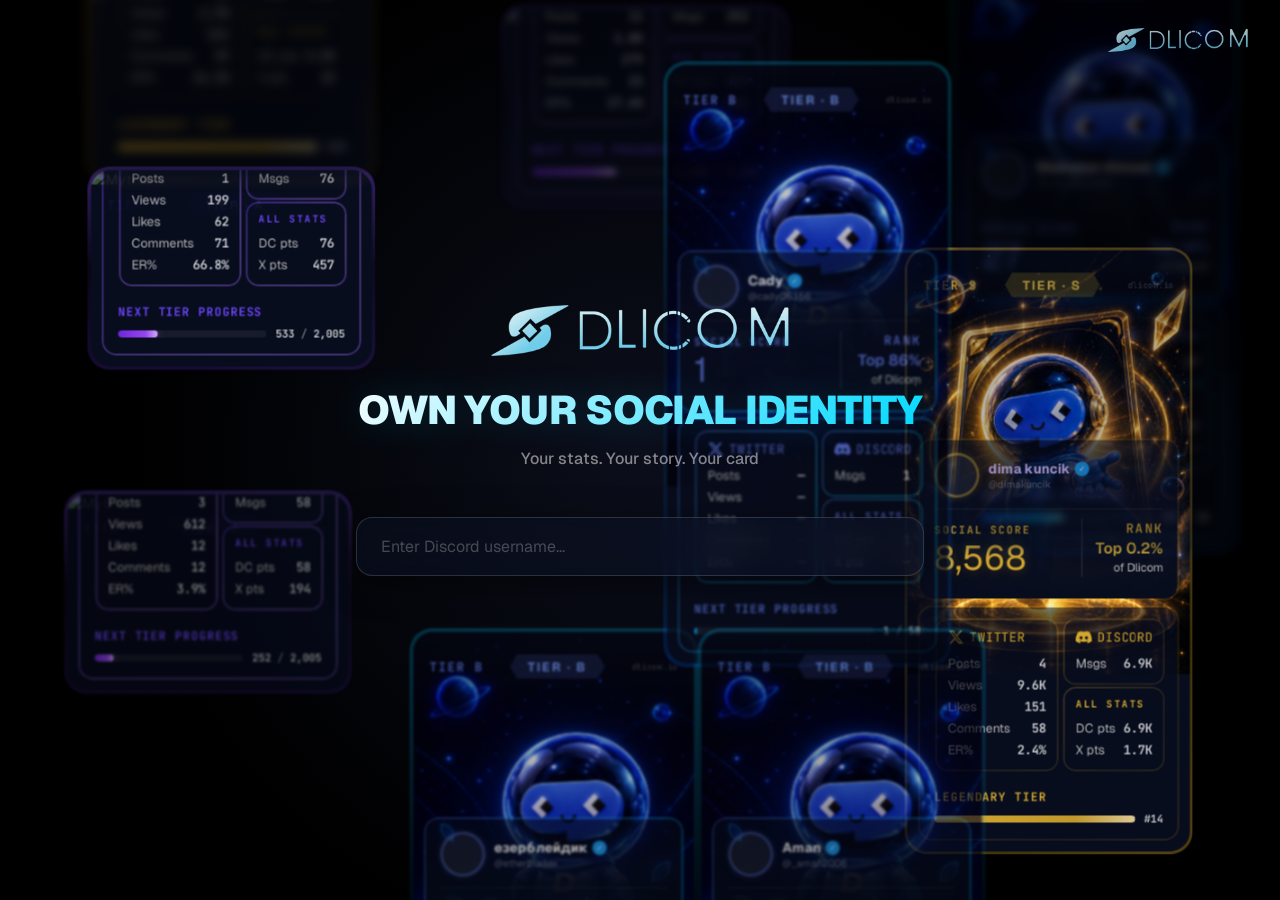
==== index.html @ be6bdf7b "Initial commit" ====
<!DOCTYPE html>
<html lang="en">
<head>
<meta charset="UTF-8"/>
<meta name="viewport" content="width=device-width,initial-scale=1.0"/>
<title>Dlicom · Creator Cards</title>
<link rel="preconnect" href="https://fonts.googleapis.com">
<link rel="preconnect" href="https://fonts.gstatic.com" crossorigin>
<link href="https://fonts.googleapis.com/css2?family=Geist:wght@400;500;600;700;800;900&family=JetBrains+Mono:wght@400;500;700&display=swap" rel="stylesheet">
<script src="https://html2canvas.hertzen.com/dist/html2canvas.min.js"></script>
<style>
/* ── Reset ──────────────────────────────────────────────────── */
*{box-sizing:border-box;margin:0;padding:0}
html,body{min-height:100vh;background:#000;color:#fff;font-family:'Geist',system-ui,sans-serif;-webkit-font-smoothing:antialiased;overflow:hidden}

/* ── Cinematic Background ───────────────────────────────────── */
#cinematic-bg{position:fixed;inset:0;z-index:1;overflow:hidden;perspective:1200px;display:flex;align-items:center;justify-content:center;transition:opacity 0.5s ease}
#cinematic-bg.hidden{opacity:0;pointer-events:none}
.bg-glow{position:absolute;inset:0;background:radial-gradient(circle at 50% 50%,rgba(94,118,224,.12) 0%,transparent 65%);z-index:2}
#floating-cards{position:absolute;inset:0;z-index:4;transform-style:preserve-3d;pointer-events:none;transition:transform 0.5s ease}
.fc-wrapper{position:absolute;width:320px;will-change:transform, opacity;animation-fill-mode:both;opacity:0;transition:opacity 3s ease}

/* 9 Floating Cards Positioning & Depth */
.fc-1{top:15%;left:8%;filter:blur(0px);animation:float1 22s ease-in-out infinite alternate}
.fc-2{top:25%;right:8%;filter:blur(0px);animation:float2 18s ease-in-out infinite alternate-reverse}
.fc-3{top:55%;left:6%;filter:blur(1px);animation:float3 25s ease-in-out infinite alternate}
.fc-4{top:72%;left:30%;filter:blur(1px);animation:float4 19s ease-in-out infinite alternate-reverse}
.fc-5{top:-5%;left:38%;filter:blur(4px);animation:float5 24s ease-in-out infinite alternate}
.fc-6{top:2%;right:23%;filter:blur(1px);animation:float6 21s ease-in-out infinite alternate-reverse}
.fc-7{top:-12%;right:-2%;filter:blur(5px);animation:float7 23s ease-in-out infinite alternate-reverse}
.fc-8{top:-8%;left:8%;filter:blur(6px);animation:float8 20s ease-in-out infinite alternate}
.fc-9{top:72%;left:55%;filter:blur(1px);animation:float9 18s ease-in-out infinite alternate}

#floating-cards.visible .fc-1{opacity:1}
#floating-cards.visible .fc-2{opacity:1}
#floating-cards.visible .fc-3{opacity:0.6}
#floating-cards.visible .fc-4{opacity:0.7}
#floating-cards.visible .fc-5{opacity:0.35}
#floating-cards.visible .fc-6{opacity:0.75}
#floating-cards.visible .fc-7{opacity:0.3}
#floating-cards.visible .fc-8{opacity:0.4}
#floating-cards.visible .fc-9{opacity:0.65}

@keyframes float1 {
  0%{transform:translateZ(-50px) rotateX(4deg) rotateY(12deg) rotateZ(-3deg) translateY(0)}
  100%{transform:translateZ(-50px) rotateX(-2deg) rotateY(8deg) rotateZ(2deg) translateY(-30px)}
}
@keyframes float2 {
  0%{transform:translateZ(-50px) rotateX(-3deg) rotateY(-15deg) rotateZ(4deg) translateY(0)}
  100%{transform:translateZ(-50px) rotateX(3deg) rotateY(-10deg) rotateZ(-2deg) translateY(-30px)}
}
@keyframes float3 {
  0%{transform:translateZ(-200px) rotateX(8deg) rotateY(15deg) rotateZ(-4deg) translateY(0)}
  100%{transform:translateZ(-200px) rotateX(-2deg) rotateY(10deg) rotateZ(2deg) translateY(-40px)}
}
@keyframes float4 {
  0%{transform:translateZ(-150px) rotateX(12deg) rotateY(0deg) rotateZ(0deg) translateY(0)}
  100%{transform:translateZ(-150px) rotateX(5deg) rotateY(5deg) rotateZ(2deg) translateY(-30px)}
}
@keyframes float5 {
  0%{transform:translateZ(-600px) rotateX(-10deg) rotateY(-3deg) rotateZ(2deg) translateY(0)}
  100%{transform:translateZ(-600px) rotateX(-4deg) rotateY(4deg) rotateZ(-2deg) translateY(-25px)}
}
@keyframes float6 {
  0%{transform:translateZ(-250px) rotateX(-6deg) rotateY(-15deg) rotateZ(5deg) translateY(0)}
  100%{transform:translateZ(-250px) rotateX(0deg) rotateY(-10deg) rotateZ(-2deg) translateY(-35px)}
}
@keyframes float7 {
  0%{transform:translateZ(-450px) rotateX(-10deg) rotateY(-20deg) rotateZ(8deg) translateY(0)}
  100%{transform:translateZ(-450px) rotateX(-5deg) rotateY(-15deg) rotateZ(0deg) translateY(-50px)}
}
@keyframes float8 {
  0%{transform:translateZ(-400px) rotateX(-8deg) rotateY(20deg) rotateZ(-8deg) translateY(0)}
  100%{transform:translateZ(-400px) rotateX(-2deg) rotateY(15deg) rotateZ(0deg) translateY(-50px)}
}
@keyframes float9 {
  0%{transform:translateZ(-200px) rotateX(8deg) rotateY(-5deg) rotateZ(2deg) translateY(0)}
  100%{transform:translateZ(-200px) rotateX(3deg) rotateY(3deg) rotateZ(-1deg) translateY(-25px)}
}
.main-logo{height:51px}

/* Responsive floating cards */
@media (max-width: 1700px) {
  #floating-cards { transform: scale(0.9); }
  .fc-1 { left: 2%; }
  .fc-2 { right: 2%; }
  .fc-3 { left: 0%; }
  .fc-8 { left: 2%; }
}
@media (max-width: 1200px) {
  #floating-cards { transform: scale(0.85); }
  .fc-7, .fc-8 { display: none !important; }
  .fc-1 { left: -5%; }
  .fc-2 { right: -5%; }
  .fc-3 { left: -5%; }
}
@media (max-width: 900px)  {
  #floating-cards { transform: scale(0.7); }
  .fc-6, .fc-7, .fc-8, .fc-9 { display: none !important; }
  .fc-1 { top: 12%; left: -15%; }
  .fc-2 { top: 18%; right: -15%; }
  .fc-3 { top: 55%; left: -15%; }
  .fc-4 { top: 65%; left: auto; right: -15%; }
  .fc-5 { top: -2%; left: 35%; }
}
@media (max-width: 700px)  {
  #floating-cards { transform: scale(0.55); }
  .fc-5, .fc-6, .fc-7, .fc-8, .fc-9 { display: none !important; }
  .fc-1 { top: -13%; left: -25%; }
  .fc-2 { top: -7%; right: -30%; }
  .fc-3 { top: 72%; left: -15%; }
  .fc-4 { top: 70%; left: auto; right: -20%; }
}
@media (max-width: 600px)  {
  .logo { display: none; }
}
@media (max-width: 420px)  {
  #floating-cards { transform: scale(0.45); }
  .fc-1 { left: -35%; }
  .fc-2 { right: -35%; }
  .fc-3 { top: 78%; left: -30%; }
  .fc-4 { top: 78%; left: auto; right: -30%; }
  .sub { background: rgba(0, 0, 0, 0.7); padding: 8px 12px; border-radius: 12px; }
}

/* ── Two-view layout ────────────────────────────────────────── */
#search-view{
  position:fixed;inset:0;overflow-y:auto;
  display:flex;flex-direction:column;align-items:center;justify-content:center;
  transition:opacity .35s ease,transform .35s ease;
  z-index:20;
}
#search-view.hiding{opacity:0;transform:translateY(-20px) scale(.98);pointer-events:none}
#search-view.gone{display:none}

#card-view{
  position:fixed;inset:0;overflow-y:auto;
  display:flex;flex-direction:column;align-items:center;
  padding:70px 16px 60px;
  opacity:0;transform:translateY(40px) scale(.94);
  pointer-events:none;
  transition:opacity .5s cubic-bezier(.22,1,.36,1),transform .5s cubic-bezier(.22,1,.36,1);
  z-index:10;
}
#card-view.showing{opacity:1;transform:translateY(0) scale(1);pointer-events:all}

/* ── Back button ─────────────────────────────────────────────── */
#back-btn{
  position:absolute;top:18px;left:18px;
  background:rgba(255,255,255,.07);
  border:1px solid rgba(255,255,255,.14);
  color:#fff;font-family:'Geist',sans-serif;
  font-size:14px;font-weight:600;
  padding:9px 18px 9px 14px;border-radius:24px;
  cursor:pointer;z-index:100;
  display:flex;align-items:center;gap:6px;
  backdrop-filter:blur(10px);
  transition:background .2s,transform .2s,opacity .25s;
  opacity:0;pointer-events:none;
}
#back-btn.visible{opacity:1;pointer-events:all}
#back-btn:hover{background:rgba(255,255,255,.14);transform:translateX(-3px)}
#back-btn svg{flex-shrink:0}

/* ── Corner Logo ─────────────────────────────────────────────── */
.corner-logo{
  position:absolute;top:28px;right:32px;
  height:24px;z-index:100;
  opacity:0.8;transition:opacity .25s ease;
}
.corner-logo:hover{opacity:1}

/* ── Search page inner ──────────────────────────────────────── */
.main-logo{height:51px}
.page{width:100%;max-width:600px;padding:40px 16px 60px}
.logo{font-size:13px;font-family:'JetBrains Mono',monospace;color:rgba(255,255,255,.4);letter-spacing:.2em;text-align:center;margin-bottom:24px;text-shadow:0 0 10px rgba(255,255,255,.2)}
.headline{font-size:40px;font-weight:900;text-align:center;margin-bottom:12px;letter-spacing:-.02em;background:linear-gradient(135deg,#fff 0%,#00d9ff 100%);-webkit-background-clip:text;-webkit-text-fill-color:transparent;text-shadow:0 0 40px rgba(0,217,255,.2)}
.sub{font-size:16px;color:rgba(255,255,255,.5);text-align:center;margin-bottom:48px;font-weight:500}

.search-wrap{position:relative}
.search-input{
  width:100%;padding:18px 24px;border-radius:16px;border:1px solid rgba(255,255,255,.15);
  background:rgba(13,18,38,.5);color:#fff;font-size:16px;font-family:'Geist',sans-serif;
  outline:none;transition:all .3s ease;backdrop-filter:blur(16px);
  box-shadow:0 8px 32px rgba(0,0,0,.5), inset 0 0 20px rgba(0,217,255,.02);
}
.search-input::placeholder{color:rgba(255,255,255,.25)}
.search-input:focus{border-color:rgba(0,217,255,.5);box-shadow:0 8px 32px rgba(0,0,0,.6), 0 0 30px rgba(0,217,255,.15);}

.suggestions{
  position:absolute;top:calc(100% + 6px);left:0;right:0;
  background:#0d1226;border:1px solid rgba(255,255,255,.1);border-radius:12px;
  overflow:hidden;z-index:100;display:none;
  box-shadow:0 8px 32px rgba(0,0,0,.6);
}
.suggestions.visible{display:block}
.sugg-item{
  padding:12px 16px;cursor:pointer;display:flex;align-items:center;gap:10px;
  transition:background .15s;border-bottom:1px solid rgba(255,255,255,.05);
}
.sugg-item:last-child{border-bottom:none}
.sugg-item:hover{background:rgba(94,118,224,.12)}
.sugg-pfp{width:32px;height:32px;border-radius:50%;background-size:cover;background-position:center;flex-shrink:0;background-color:rgba(255,255,255,.08)}
.sugg-info{min-width:0}
.sugg-name{font-size:14px;font-weight:600;white-space:nowrap;overflow:hidden;text-overflow:ellipsis}
.sugg-handle{font-size:12px;color:rgba(255,255,255,.4);white-space:nowrap;overflow:hidden;text-overflow:ellipsis}
.sugg-score{font-family:'JetBrains Mono',monospace;font-size:12px;margin-left:auto;flex-shrink:0;padding-left:8px}
.t1-text{color:#5e76e0}.t3-text{color:#8b5cf6}.t5-text{color:#d4a830}
.no-results{padding:20px;text-align:center;color:rgba(255,255,255,.35);font-size:14px}

/* ── Card area ──────────────────────────────────────────────── */
.card-area{max-width:420px;width:100%}

/* ── CARD SHELL ─────────────────────────────────────────────── */
.card{border-radius:25px;position:relative;overflow:hidden}
.card-bg{background:#080d1e;border-radius:22px;overflow:hidden;position:relative}
.card.t1{background:linear-gradient(180deg,rgba(0,200,255,.35),rgba(0,140,255,.08) 50%,rgb(0 113 255 / 30%));padding:4px}
.card.t3{background:linear-gradient(180deg,rgba(130,80,255,.4),rgba(100,50,220,.1) 50%,rgba(120,60,255,.2));padding:4px}
.card.t5{padding:3px;background:linear-gradient(135deg,rgba(212,168,48,.6),rgba(184,146,42,.35),rgba(212,168,48,.6),rgba(184,146,42,.35),rgba(212,168,48,.6));background-size:300% 300%;animation:goldBorder 3s ease infinite}
@keyframes goldBorder{0%{background-position:0% 50%}50%{background-position:100% 50%}100%{background-position:0% 50%}}

/* ── Hero ───────────────────────────────────────────────────── */
.hero{position:relative}
.hero-img{width:100%;display:block}
.hero-overlay{position:absolute;top:0;left:0;right:0;padding:10px 18px;z-index:2}
.hero-overlay::before{content:'';position:absolute;top:0;left:0;right:0;height:100px;background:linear-gradient(to bottom,rgba(8,13,30,.6),transparent);pointer-events:none;z-index:-1}
.top-bar{display:flex;justify-content:space-between;align-items:center;margin-top:15px;margin-bottom:20px}
.tier-id{font-family:'JetBrains Mono',monospace;font-size:14px;font-weight:700;letter-spacing:.14em}
.t1 .tier-id{color:#5e76e0}.t3 .tier-id{color:#6d46f9}.t5 .tier-id{color:#d4a830}
.site{font-family:'JetBrains Mono',monospace;font-size:9px;color:rgba(255,255,255,.3);letter-spacing:.08em}

/* ── Card-intro overlay (video) ─────────────────────────────── */
.card-intro{position:absolute;inset:0;z-index:10;border-radius:22px;overflow:hidden;background:#000;transition:opacity 1.2s ease}
.card-intro video{width:100%;height:100%;object-fit:cover}
.card-intro.fade-out{opacity:0;pointer-events:none}

/* ── Bottom section ─────────────────────────────────────────── */
.card-bottom{position:relative;z-index:3;margin-top:-260px;padding:0 14px 14px;background:transparent}
.info-block{background:linear-gradient(to bottom,rgba(8,13,30,.55),rgba(8,13,30,.95) 40%,#080d1e);border-radius:14px;padding:14px 16px;position:relative;border:none!important}
.info-block::before{content:'';position:absolute;inset:-2px;border-radius:16px;padding:2px;background-size:300% 300%;animation:borderShimmer 4s ease infinite;-webkit-mask:linear-gradient(#fff 0 0) content-box,linear-gradient(#fff 0 0);-webkit-mask-composite:xor;mask-composite:exclude;pointer-events:none;opacity:.4}
.t1 .info-block::before{background:linear-gradient(135deg,#5e76e0,#00d4ff,#5e76e0,#00d4ff,#5e76e0)}
.t3 .info-block::before{background:linear-gradient(135deg,#6d46f9,#b07aff,#6d46f9,#b07aff,#6d46f9)}
.t5 .info-block::before{background:linear-gradient(135deg,rgba(212,168,48,.6),rgba(184,146,42,.35),rgba(212,168,48,.6),rgba(184,146,42,.35),rgba(212,168,48,.6))}
.t1 .info-block::before,.t3 .info-block::before,.t5 .info-block::before{background-size:300% 300%;animation:borderShimmer 4s ease infinite}
@keyframes borderShimmer{0%{background-position:0% 50%}50%{background-position:100% 50%}100%{background-position:0% 50%}}
.block-gap{height:10px}

/* User row */
.user-row{display:flex;align-items:center;gap:10px;margin-bottom:12px}
.user-pfp{width:50px;height:50px;border-radius:50%;background-size:cover;background-position:center;flex-shrink:0;background-color:rgba(255,255,255,.08)}
.t1 .user-pfp{border:3px solid rgba(94,118,224,.45);box-shadow:0 0 8px rgba(94,118,224,.2)}
.t3 .user-pfp{border:3px solid rgba(109,70,249,.45);box-shadow:0 0 8px rgba(109,70,249,.2)}
.t5 .user-pfp{border:3px solid rgba(210,168,48,.5);box-shadow:0 0 8px rgba(210,168,48,.25)}
.user-name{font-weight:700;font-size:15px;display:flex;align-items:center;gap:5px}
.t5 .user-name{color:#e0c0ff}
.verified-badge{width:16px;height:16px;border-radius:50%;background:#1d9bf0;display:inline-flex;align-items:center;justify-content:center;font-size:9px;font-weight:900;color:#fff;flex-shrink:0}
.user-handle{font-size:11px;color:rgba(255,255,255,.38);margin-top:1px}

/* Score */
.score-section{display:flex;justify-content:space-between;align-items:flex-end;padding:12px 0;margin-bottom:0;border-top:1px solid rgba(255,255,255,.08);position:relative}
.score-section::after{content:'';position:absolute;right:35%;top:10px;bottom:10px;width:2px;background:rgba(255,255,255,.08)}
.score-label{font-family:'JetBrains Mono',monospace;font-size:12px;font-weight:700;letter-spacing:.16em;margin-bottom:4px}
.t1 .score-label{color:#5e76e0}.t3 .score-label{color:#6d46f9}.t5 .score-label{color:#d4a830}
.score-value{font-size:38px;font-weight:400;line-height:1}
.t1 .score-value{color:#5e76e0}.t3 .score-value{color:#6d46f9}
.t5 .score-value{color:#d4a830;text-shadow:0 0 14px rgba(210,168,48,.3)}
.rank-side{text-align:right}
.rank-label{font-family:'JetBrains Mono',monospace;font-size:14px;font-weight:600;letter-spacing:.16em;margin-bottom:4px}
.t1 .rank-label{color:#5e76e0}.t3 .rank-label{color:#6d46f9}.t5 .rank-label{color:#d4a830}
.rank-value{font-size:17px;font-weight:600;line-height:1.15}
.t1 .rank-value{color:#5e76e0}.t3 .rank-value{color:#6d46f9}.t5 .rank-value{color:#d4a830}
.rank-sub{font-size:13px;color:rgba(180,180,180,1);margin-top:2px}

/* Stats */
.stats{display:flex;flex-direction:row;gap:6px;margin-bottom:12px}
.stats-col{padding:10px 12px;position:relative;background:rgba(8,13,30,.4);border-radius:12px;flex:1;min-width:0;margin-left:3px;margin-right:3px}
.stats-col::before{content:'';position:absolute;inset:-2px;border-radius:14px;padding:2px;background-size:300% 300%;animation:borderShimmer 4s ease infinite;-webkit-mask:linear-gradient(#fff 0 0) content-box,linear-gradient(#fff 0 0);-webkit-mask-composite:xor;mask-composite:exclude;pointer-events:none;opacity:.4}
.t1 .stats-col::before{background:linear-gradient(135deg,#5e76e0,#00d4ff,#5e76e0,#00d4ff,#5e76e0);background-size:300% 300%;animation:borderShimmer 4s ease infinite}
.t3 .stats-col::before{background:linear-gradient(135deg,#6d46f9,#b07aff,#6d46f9,#b07aff,#6d46f9);background-size:300% 300%;animation:borderShimmer 4s ease infinite}
.t5 .stats-col::before{background:linear-gradient(135deg,rgba(212,168,48,.6),rgba(184,146,42,.35),rgba(212,168,48,.6),rgba(184,146,42,.35),rgba(212,168,48,.6));background-size:300% 300%;animation:borderShimmer 4s ease infinite}
.stats-head{display:flex;align-items:center;gap:6px;margin-bottom:8px}
.plat-icon{width:18px;height:18px;display:inline-flex;align-items:center}
.plat-icon svg{width:18px;height:18px}
.t1 .plat-icon{color:#5e76e0}.t3 .plat-icon{color:#6d46f9}.t5 .plat-icon{color:#d4a830}
.plat-name{font-family:'JetBrains Mono',monospace;font-size:14px;font-weight:400;letter-spacing:.06em}
.t1 .plat-name{color:#5e76e0}.t3 .plat-name{color:#6d46f9}.t5 .plat-name{color:#d4a830}
.s-row{display:flex;justify-content:space-between;padding:3px 0}
.s-key{font-size:14px;color:rgba(180,180,180,1);font-weight:400}
.s-val{font-family:'JetBrains Mono',monospace;font-size:14px;font-weight:600;color:rgba(255,255,255,.82)}

/* Progress */
.progress{padding-top:10px}
.progress-label{font-family:'JetBrains Mono',monospace;font-size:13px;font-weight:700;letter-spacing:.07em;margin-bottom:8px}
.t1 .progress-label{color:#5e76e0}.t3 .progress-label{color:#6d46f9}.t5 .progress-label{color:#d4a830}
.progress-row{display:flex;align-items:center}
.bar{height:8px;background:rgba(255,255,255,.06);border-radius:4px;overflow:hidden;flex:1;min-width:0}
.bar-fill{height:100%;border-radius:4px;position:relative;overflow:hidden}
.bar-fill::after{content:'';position:absolute;inset:0;background:linear-gradient(90deg,rgba(255,255,255,0) 0%,rgba(255,255,255,0) 35%,rgba(255,255,255,.5) 50%,rgba(255,255,255,0) 65%,rgba(255,255,255,0) 100%)!important;background-size:200% 100%!important;animation:barSweep 1.8s ease-in-out infinite!important}
@keyframes barSweep{0%{background-position:200% 0;opacity:.6}50%{opacity:1}100%{background-position:-200% 0;opacity:.6}}
.t1 .bar-fill{background:linear-gradient(90deg,#0066ff,#00e5ff);box-shadow:0 0 10px rgba(0,229,255,.5)}
.t3 .bar-fill{background:linear-gradient(90deg,#6d28d9,#a855f7);box-shadow:0 0 10px rgba(168,85,247,.5)}
.t5 .bar-fill{background:linear-gradient(90deg,#d4a830,#b8922a);box-shadow:0 0 10px rgba(210,168,48,.4)}
.progress-bottom{display:flex;align-items:center;margin-left:10px;flex-shrink:0}
.progress-nums{font-family:'JetBrains Mono',monospace;font-size:12px;font-weight:600;color:rgba(255,255,255,.82)}
.progress-nums .sep{color:rgba(180,180,180,.6)}

/* Tier badge */
.tier-badge{font-size:14px;font-weight:700;letter-spacing:.14em;text-transform:uppercase;padding:5px 20px 4px;position:relative;clip-path:polygon(8px 0%,calc(100% - 8px) 0%,100% 50%,calc(100% - 8px) 100%,8px 100%,0% 50%)}
.t1 .tier-badge{background:rgba(94,118,224,.2);color:#7a9fff}
.t3 .tier-badge{background:rgba(109,70,249,.2);color:#b89cff}
.t5 .tier-badge{background:rgba(200,170,50,.25);color:#e8c44a}

/* Card enter wow */
@keyframes cardWow{
  0%  {opacity:0;transform:scale(.86) translateY(36px);filter:brightness(1.6)}
  55% {filter:brightness(1.1)}
  100%{opacity:1;transform:scale(1) translateY(0);filter:brightness(1)}
}
.card-wow{animation:cardWow .65s cubic-bezier(.22,1,.36,1) both}

/* Persistent card animations */
.card{animation:cardGlow 3s ease-in-out infinite}
.card.t5{animation:goldBorder 3s ease infinite,cardGlow 3s ease-in-out infinite}
@keyframes cardGlow{0%,100%{filter:drop-shadow(0 0 4px var(--glow-color,transparent)) drop-shadow(0 0 12px var(--glow-color2,transparent))}50%{filter:drop-shadow(0 0 20px var(--glow-color,transparent)) drop-shadow(0 0 50px var(--glow-color2,transparent))}}
.card.t1{--glow-color:rgba(94,118,224,.45);--glow-color2:rgba(94,118,224,.15)}
.card.t3{--glow-color:rgba(109,70,249,.5);--glow-color2:rgba(109,70,249,.18)}
.card.t5{--glow-color:rgba(212,168,48,.5);--glow-color2:rgba(212,168,48,.2)}
.info-block::before,.stats-col::before{animation:borderShimmer 3s ease infinite!important}
.score-value{animation:scorePulse 2.5s ease-in-out infinite}
@keyframes scorePulse{0%,100%{opacity:1}50%{opacity:.92;filter:brightness(1.15)}}
.bar-fill{animation:barSweep 1.8s ease-in-out infinite,barBreathe 3s ease-in-out infinite}
@keyframes barBreathe{0%,100%{box-shadow:inherit}50%{filter:brightness(1.2)}}
.user-pfp{animation:pfpPulse 4s ease-in-out infinite}
@keyframes pfpPulse{0%,100%{box-shadow:inherit}50%{box-shadow:0 0 16px var(--glow-color,rgba(255,255,255,.2))}}
.t1 .user-pfp{--glow-color:rgba(94,118,224,.4)}.t3 .user-pfp{--glow-color:rgba(109,70,249,.4)}.t5 .user-pfp{--glow-color:rgba(210,168,48,.4)}
.hero-img{animation:mascotFloat 6s ease-in-out infinite}
@keyframes mascotFloat{0%,100%{transform:translateY(0)}50%{transform:translateY(-6px)}}
.tier-badge{animation:badgePulse 3s ease-in-out infinite}
@keyframes badgePulse{0%,100%{filter:brightness(1)}50%{filter:brightness(1.3)}}
.verified-badge{transition:transform .3s}
.verified-badge:hover{transform:rotate(360deg)}

/* Правая колонка */
.stats-right{display:flex;flex-direction:column;gap:6px;flex:1;min-width:0}
.stats-right .stats-col{margin:0;flex:none}

/* All-stats block */
.stats-all{padding:10px 12px;position:relative;background:rgba(8,13,30,.4);border-radius:12px}
.stats-all::before{content:'';position:absolute;inset:-2px;border-radius:14px;padding:2px;background-size:300% 300%;animation:borderShimmer 3s ease infinite;-webkit-mask:linear-gradient(#fff 0 0) content-box,linear-gradient(#fff 0 0);-webkit-mask-composite:xor;mask-composite:exclude;pointer-events:none;opacity:.4}
.t1 .stats-all::before{background:linear-gradient(135deg,#5e76e0,#00d4ff,#5e76e0,#00d4ff,#5e76e0);background-size:300% 300%}
.t3 .stats-all::before{background:linear-gradient(135deg,#6d46f9,#b07aff,#6d46f9,#b07aff,#6d46f9);background-size:300% 300%}
.t5 .stats-all::before{background:linear-gradient(135deg,rgba(212,168,48,.6),rgba(184,146,42,.35),rgba(212,168,48,.6),rgba(184,146,42,.35),rgba(212,168,48,.6));background-size:300% 300%}
.all-stats-head{font-family:'JetBrains Mono',monospace;font-size:11px;font-weight:700;letter-spacing:.14em;margin-bottom:8px}
.t1 .all-stats-head{color:#5e76e0}.t3 .all-stats-head{color:#6d46f9}.t5 .all-stats-head{color:#d4a830}

/* ── Loading view ────────────────────────────────────────────── */
#loading-view{
  position:fixed;inset:0;
  display:flex;flex-direction:column;align-items:center;justify-content:center;
  background:#000;
  opacity:0;pointer-events:none;
  transition:opacity .3s ease;
  z-index:30;
}
#loading-view.showing{opacity:1;pointer-events:all}
.loading-inner{text-align:center;width:260px}
.loading-brand{font-family:'JetBrains Mono',monospace;font-size:11px;letter-spacing:.25em;color:rgba(255,255,255,.25);margin-bottom:36px}
.loading-ring{
  width:52px;height:52px;margin:0 auto 28px;
  border-radius:50%;
  border:3px solid rgba(255,255,255,.07);
  border-top-color:rgba(94,118,224,.85);
  animation:spin 1s linear infinite;
}
@keyframes spin{to{transform:rotate(360deg)}}
.loading-msg{
  font-family:'JetBrains Mono',monospace;
  font-size:13px;color:rgba(255,255,255,.5);
  margin-bottom:22px;min-height:20px;
  transition:opacity .25s ease;
}
.loading-track{height:3px;background:rgba(255,255,255,.07);border-radius:2px;overflow:hidden}
.loading-fill{
  height:100%;width:0;
  background:linear-gradient(90deg,#5e76e0,#8b5cf6,#5e76e0);
  background-size:200% 100%;
  border-radius:2px;
  animation:loadShimmer 1.5s ease infinite;
}
@keyframes loadShimmer{0%{background-position:200% 0}100%{background-position:-200% 0}}

/* ── Download button ─────────────────────────────────────────── */
.download-wrap{margin-top:16px;width:100%;max-width:420px;opacity:0;pointer-events:none;transition:opacity .5s ease}
.download-btn{
  width:100%;padding:14px;
  border-radius:12px;border:none;
  font-family:'Geist',sans-serif;font-size:15px;font-weight:700;
  cursor:pointer;letter-spacing:.01em;
  display:flex;align-items:center;justify-content:center;gap:8px;
  transition:transform .2s,filter .2s,opacity .2s;
}
.download-btn:hover{transform:translateY(-2px);filter:brightness(1.12)}
.download-btn:active{transform:translateY(0)}
.download-btn:disabled{opacity:.5;cursor:default;transform:none;filter:none}
.dl-t1{background:rgba(94,118,224,.12);color:#7a9fff;border:1px solid rgba(94,118,224,.3)}
.dl-t3{background:rgba(109,70,249,.12);color:#b89cff;border:1px solid rgba(109,70,249,.3)}
.dl-t5{background:rgba(212,168,48,.12);color:#e8c44a;border:1px solid rgba(212,168,48,.3)}

/* ── Capture freeze (removes animation glow before html2canvas) ─ */
.card.dl-freeze{animation:none!important;filter:none!important}
.card.dl-freeze *{animation:none!important;filter:none!important}
.card.dl-freeze .card-intro{display:none!important}
.card.dl-freeze .info-block::before,
.card.dl-freeze .stats-col::before,
.card.dl-freeze .stats-all::before{opacity:0!important}
</style>
</head>
<body>

<!-- Cinematic Background -->
<div id="cinematic-bg">
  <div class="bg-glow"></div>
  <div class="floating-cards" id="floating-cards"></div>
</div>

<!-- Search view -->
<div id="search-view">
  <img class="corner-logo" src="image/logo.png" alt="Dlicom">

  <div class="page">
    <div class="logo"><img class="main-logo" src="image/logo.png" alt="Dlicom"></div>
    <h1 class="headline">OWN YOUR SOCIAL IDENTITY</h1>
    <p class="sub">Your stats. Your story. Your card</p>
    <div class="search-wrap">
      <input class="search-input" id="search-input" type="text"
             placeholder="Enter Discord username..." autocomplete="off" spellcheck="false">
      <div class="suggestions" id="suggestions"></div>
    </div>
  </div>
</div>

<!-- Loading view -->
<div id="loading-view">
  <div class="loading-inner">
    <div class="loading-brand">DLICOM.IO</div>
    <div class="loading-ring"></div>
    <div class="loading-msg" id="loading-msg">Collecting X statistics...</div>
    <div class="loading-track"><div class="loading-fill" id="loading-fill"></div></div>
  </div>
</div>

<!-- Card view -->
<div id="card-view">
  <!-- Back button -->
  <button id="back-btn" onclick="goBack()">
    <svg width="16" height="16" viewBox="0 0 16 16" fill="none">
      <path d="M10 3L5 8L10 13" stroke="currentColor" stroke-width="2" stroke-linecap="round" stroke-linejoin="round"/>
    </svg>
    Назад
  </button>

  <!-- Corner Logo -->
  <img class="corner-logo" src="image/logo.png" alt="Dlicom">

  <div class="card-area" id="card-area">
    <div id="card-root"></div>
  </div>
  <div class="download-wrap" id="dl-wrap">
    <button class="download-btn" id="dl-btn" onclick="downloadCard()">
      <svg width="16" height="16" viewBox="0 0 16 16" fill="none"><path d="M8 2v8M5 7l3 3 3-3M3 13h10" stroke="currentColor" stroke-width="2" stroke-linecap="round" stroke-linejoin="round"/></svg>
      Download Card
    </button>
  </div>
</div>

<script src="data/scores_data.js"></script>
<script>
// ── Утилиты ──────────────────────────────────────────────────
function fmtNum(n) {
  n = Math.round(n || 0);
  if (n === 0) return '—';
  if (n >= 1000000) return (n/1000000).toFixed(1).replace(/\.0$/,'') + 'M';
  if (n >= 1000) return (n/1000).toFixed(1).replace(/\.0$/,'') + 'K';
  return n.toLocaleString();
}
function fmtScore(n) {
  n = Math.round(n || 0);
  return n.toString().replace(/\B(?=(\d{3})+(?!\d))/g, ',');
}
function topPct(rank, total) {
  const p = (rank / total) * 100;
  if (p < 0.1) return '0.1%';
  if (p < 1)   return p.toFixed(1) + '%';
  return Math.round(p) + '%';
}

// ── Данные ───────────────────────────────────────────────────
const DATA   = window.SCORES_DATA;
const users  = DATA.users;
const total  = DATA.totalUsers;
const thresh = DATA.thresholds;

const index = users.map((u, i) => ({
  i,
  u,
  un: (u.username || '').toLowerCase(),
  nn: (u.nickname || '').toLowerCase(),
}));

// ── Поиск ────────────────────────────────────────────────────
function search(query) {
  if (!query || query.length < 2) return [];
  const q = query.toLowerCase().replace(/\s+/g,' ').trim();
  const results = [];
  for (const item of index) {
    const unScore = item.un.startsWith(q) ? 3 : item.un.includes(q) ? 1 : 0;
    const nnScore = item.nn.startsWith(q) ? 2 : item.nn.includes(q) ? 1 : 0;
    const score = Math.max(unScore, nnScore);
    if (score > 0) results.push({ score, item });
  }
  results.sort((a, b) => b.score - a.score || b.item.u.totalScore - a.item.u.totalScore);
  return results.slice(0, 8).map(r => r.item.u);
}

// ── Tier helpers ─────────────────────────────────────────────
function getRandomMedia(tier) {
  const map = {
    t1: { folder: 'Rare', prefix: 'Rare', count: 1 },
    t3: { folder: 'Myth', prefix: 'Myth', count: 2 },
    t5: { folder: 'Legendary', prefix: 'Legendary', count: 3 }
  };
  const info = map[tier] || map.t1;
  const idx = Math.floor(Math.random() * info.count) + 1;
  return {
    img: `image/${info.folder}/${info.prefix}_${idx}.png`,
    vid: `video/${info.folder}/${info.prefix}_${idx}.webm`
  };
}

const TIER_NAME  = { t1: 'Rare',      t3: 'Mythic',     t5: 'Legendary' };
const TIER_BADGE = { t1: 'TIER · B',  t3: 'TIER · A',   t5: 'TIER · S' };
const TIER_ID    = { t1: 'TIER B',    t3: 'TIER A',     t5: 'TIER S' };

function progressData(u) {
  if (u.tier === 't5') return { label: 'LEGENDARY', pct: 100, cur: u.totalScore, max: u.totalScore };
  if (u.tier === 't3') return { label: 'NEXT TIER PROGRESS', pct: Math.min((u.totalScore / thresh.legendary) * 100, 100), cur: Math.round(u.totalScore), max: thresh.legendary };
  return { label: 'NEXT TIER PROGRESS', pct: Math.min((u.totalScore / thresh.myth) * 100, 100), cur: Math.round(u.totalScore), max: thresh.myth };
}

const SVG_X  = `<svg viewBox="0 0 24 24" fill="currentColor" width="18" height="18"><path d="M18.244 2.25h3.308l-7.227 8.26 8.502 11.24H16.17l-5.214-6.817L4.99 21.75H1.68l7.73-8.835L1.254 2.25H8.08l4.713 6.231zm-1.161 17.52h1.833L7.084 4.126H5.117z"/></svg>`;
const SVG_DC = `<svg viewBox="0 0 24 24" fill="currentColor" width="18" height="18"><path d="M20.317 4.37a19.791 19.791 0 0 0-4.885-1.515.074.074 0 0 0-.079.037c-.21.375-.444.864-.608 1.25a18.27 18.27 0 0 0-5.487 0 12.64 12.64 0 0 0-.617-1.25.077.077 0 0 0-.079-.037A19.736 19.736 0 0 0 3.677 4.37a.07.07 0 0 0-.032.027C.533 9.046-.32 13.58.099 18.057a.082.082 0 0 0 .031.057 19.9 19.9 0 0 0 5.993 3.03.078.078 0 0 0 .084-.028 14.09 14.09 0 0 0 1.226-1.994.076.076 0 0 0-.041-.106 13.107 13.107 0 0 1-1.872-.892.077.077 0 0 1-.008-.128 10.2 10.2 0 0 0 .372-.292.074.074 0 0 1 .077-.01c3.928 1.793 8.18 1.793 12.062 0a.074.074 0 0 1 .078.01c.12.098.246.198.373.292a.077.077 0 0 1-.006.127 12.299 12.299 0 0 1-1.873.892.077.077 0 0 0-.041.107c.36.698.772 1.362 1.225 1.993a.076.076 0 0 0 .084.028 19.839 19.839 0 0 0 6.002-3.03.077.077 0 0 0 .032-.054c.5-5.177-.838-9.674-3.549-13.66a.061.061 0 0 0-.031-.03zM8.02 15.33c-1.183 0-2.157-1.085-2.157-2.419 0-1.333.956-2.419 2.157-2.419 1.21 0 2.176 1.095 2.157 2.42 0 1.333-.956 2.418-2.157 2.418zm7.975 0c-1.183 0-2.157-1.085-2.157-2.419 0-1.333.955-2.419 2.157-2.419 1.21 0 2.176 1.095 2.157 2.42 0 1.333-.946 2.418-2.157 2.418z"/></svg>`;

// ── Рендер карточки ──────────────────────────────────────────
function renderCard(u) {
  const tier  = u.tier;
  const media = getRandomMedia(tier);
  const prog  = progressData(u);
  const pct   = Math.max(0, Math.min(100, prog.pct));
  const top   = topPct(u.rank, total);
  const score = fmtScore(u.totalScore);
  const pfpStyle = u.avatarUrl ? `background-image:url('${u.avatarUrl}')` : '';
  const xHandle  = u.xHandle ? `@${u.xHandle}` : (u.username ? `@${u.username}` : '');

  const xStats = u.posts > 0
    ? `<div class="s-row"><span class="s-key">Posts</span><span class="s-val">${u.posts}</span></div>
       <div class="s-row"><span class="s-key">Views</span><span class="s-val">${fmtNum(u.views)}</span></div>
       <div class="s-row"><span class="s-key">Likes</span><span class="s-val">${fmtNum(u.likes)}</span></div>
       <div class="s-row"><span class="s-key">Comments</span><span class="s-val">${fmtNum(u.comments)}</span></div>
       <div class="s-row"><span class="s-key">ER%</span><span class="s-val">${u.erPct ? u.erPct.toFixed(1)+'%' : '—'}</span></div>`
    : `<div class="s-row"><span class="s-key">Posts</span><span class="s-val">—</span></div>
       <div class="s-row"><span class="s-key">Views</span><span class="s-val">—</span></div>
       <div class="s-row"><span class="s-key">Likes</span><span class="s-val">—</span></div>
       <div class="s-row"><span class="s-key">Comments</span><span class="s-val">—</span></div>
       <div class="s-row"><span class="s-key">ER%</span><span class="s-val">—</span></div>`;

  const dcStats = `<div class="s-row"><span class="s-key">Msgs</span><span class="s-val">${fmtNum(u.dcMessages)}</span></div>`;

  const allStats = `<div class="stats-all">
    <div class="all-stats-head">ALL STATS</div>
    <div class="s-row"><span class="s-key">DC pts</span><span class="s-val">${fmtNum(u.dcScore)}</span></div>
    <div class="s-row"><span class="s-key">X pts</span><span class="s-val">${fmtNum(u.xScore)}</span></div>
  </div>`;

  const progLabel = tier === 't5' ? 'LEGENDARY TIER' : prog.label;
  const progNums  = tier === 't5'
    ? `<span class="progress-nums">#${u.rank}</span>`
    : `<span class="progress-nums">${fmtScore(prog.cur)} <span class="sep">/</span> ${fmtScore(prog.max)}</span>`;

  return `<div class="card ${tier} card-wow"><div class="card-bg">
  <div class="card-intro" id="card-intro">
    <video id="card-video" playsinline autoplay src="${media.vid}"></video>
  </div>
  <div class="hero">
    <img class="hero-img" src="${media.img}" alt="${TIER_NAME[tier]}">
    <div class="hero-overlay">
      <div class="top-bar">
        <div class="tier-id">${TIER_ID[tier]}</div>
        <div class="tier-badge">${TIER_BADGE[tier]}</div>
        <div class="site">dlicom.io</div>
      </div>
    </div>
  </div>
  <div class="card-bottom">
    <div class="info-block">
      <div class="user-row">
        <div class="user-pfp" style="${pfpStyle}"></div>
        <div>
          <div class="user-name">${escHtml(u.nickname)} <span class="verified-badge">✓</span></div>
          <div class="user-handle">${escHtml(xHandle)}</div>
        </div>
      </div>
      <div class="score-section">
        <div>
          <div class="score-label">SOCIAL SCORE</div>
          <div class="score-value">${score}</div>
        </div>
        <div class="rank-side">
          <div class="rank-label">RANK</div>
          <div class="rank-value">Top ${top}</div>
          <div class="rank-sub">of Dlicom</div>
        </div>
      </div>
    </div>
    <div class="block-gap"></div>
    <div class="info-block">
      <div class="stats">
        <div class="stats-col">
          <div class="stats-head"><span class="plat-icon">${SVG_X}</span><span class="plat-name">TWITTER</span></div>
          ${xStats}
        </div>
        <div class="stats-right">
          <div class="stats-col">
            <div class="stats-head"><span class="plat-icon">${SVG_DC}</span><span class="plat-name">DISCORD</span></div>
            ${dcStats}
          </div>
          ${allStats}
        </div>
      </div>
      <div class="progress">
        <div class="progress-label">${progLabel}</div>
        <div class="progress-row">
          <div class="bar"><div class="bar-fill" style="width:${pct.toFixed(1)}%"></div></div>
          <div class="progress-bottom">${progNums}</div>
        </div>
      </div>
    </div>
  </div>
</div></div>`;
}

function escHtml(s) {
  return String(s || '').replace(/&/g,'&amp;').replace(/</g,'&lt;').replace(/>/g,'&gt;').replace(/"/g,'&quot;');
}

// ── Video intro ───────────────────────────────────────────────
function initVideo() {
  const intro  = document.getElementById('card-intro');
  const vid    = document.getElementById('card-video');
  const dlWrap = document.getElementById('dl-wrap');

  function fadeIntro() {
    if (intro && !intro.classList.contains('fade-out')) {
      intro.classList.add('fade-out');
    }
    setTimeout(() => {
      if (dlWrap) { dlWrap.style.opacity = '1'; dlWrap.style.pointerEvents = 'auto'; }
    }, 1200); // Показываем кнопку после затухания
  }

  if (vid && intro) {
    vid.volume = 1; // Устанавливаем начальную громкость

    // Плавное затухание звука за 1 секунду до конца видео
    vid.addEventListener('timeupdate', () => {
      if (vid.duration && vid.duration - vid.currentTime < 1.0) {
        vid.volume = Math.max(0, vid.duration - vid.currentTime);
      }
    });

    vid.addEventListener('ended', fadeIntro, { once: true });
    setTimeout(fadeIntro, 8000); // Защита от зависания (уберет видео через 8 сек)
  } else {
    fadeIntro();
  }
}

// ── Cinematic Background Initialization ──────────────────────
function initCinematicBg() {
  const floaters = document.getElementById('floating-cards');
  if(floaters) floaters.classList.add('visible');

  // Реальные пользователи для фона (9 штук для 9 разных слоев)
  const getU = (uname, fallbackTier) => {
    const q = uname.toLowerCase().replace('@', '');
    const found = users.find(u => 
      (u.username || '').toLowerCase() === q || 
      (u.xHandle || '').toLowerCase() === q ||
      (u.nickname || '').toLowerCase() === q
    ) || users.find(u => 
      (u.nickname || '').toLowerCase().includes(q) ||
      (u.username || '').toLowerCase().includes(q)
    );
    if (found) return found;
    return {
      tier: fallbackTier, nickname: uname, username: uname, xHandle: uname,
      totalScore: Math.floor(Math.random() * 5000) + 1000,
      rank: 1000, posts: 150, views: 100000, likes: 5000, comments: 500,
      erPct: 5.0, dcMessages: 500, dcScore: 1000, xScore: 2000
    };
  };
  
  let cZayn = getU('Zayn', 't3');
  let cDima = getU('dimakuncik', 't5');
  let cAnnie = getU('annietouch', 't5');
  let cWthr = getU('wthr237', 't1');
  let cZar = getU('Zar1259876', 't1');

  const used = new Set([cZayn, cDima, cAnnie, cWthr, cZar]);
  const others = users.filter(u => !used.has(u));
  others.sort(() => Math.random() - 0.5); // Перемешиваем остальных

  const bgMocks = [
    cZayn,
    cDima,
    cWthr,
    others[0] || users[0],
    cZar,
    others[1] || users[1],
    others[2] || users[2],
    cAnnie,
    others[3] || users[3]
  ];

  if (floaters) {
    floaters.innerHTML = bgMocks.map((u, i) => `
      <div class="fc-wrapper fc-${i+1}">
        ${renderCard(u).replace(/<div class="card-intro"[\s\S]*?<\/div>/, '').replace('card-wow', '')}
      </div>
    `).join('');
  }
}
document.addEventListener('DOMContentLoaded', initCinematicBg);

// ── View transitions ──────────────────────────────────────────
const searchView  = document.getElementById('search-view');
const cardView    = document.getElementById('card-view');
const loadingView = document.getElementById('loading-view');
const backBtn     = document.getElementById('back-btn');
const input       = document.getElementById('search-input');
const sugg        = document.getElementById('suggestions');
const cinematicBg = document.getElementById('cinematic-bg');
const cardBgOverlay = document.getElementById('card-bg-overlay');

const LOAD_MSGS = [
  'Collecting X statistics...',
  'Gathering Discord activity...',
  'Calculating your score...',
  'Almost ready...',
];

let _currentUser = null;

function openCard(u) {
  _currentUser = u;
  sugg.classList.remove('visible');

  // Hide search
  searchView.classList.add('hiding');
  cinematicBg.classList.add('hidden');
  setTimeout(() => searchView.classList.add('gone'), 360);

  // Show loading
  const msgEl  = document.getElementById('loading-msg');
  const fillEl = document.getElementById('loading-fill');
  msgEl.style.opacity = '1';
  msgEl.textContent   = LOAD_MSGS[0];
  fillEl.style.transition = 'none';
  fillEl.style.width = '0';

  loadingView.classList.add('showing');
  if (cardBgOverlay) cardBgOverlay.classList.add('showing');

  // Progress bar: animate to 88% over 4.0s, then snap to 100%
  requestAnimationFrame(() => {
    fillEl.style.transition = 'width 4.0s cubic-bezier(.4,0,.2,1)';
    fillEl.style.width = '88%';
  });

  // Cycle messages every 1100ms
  let msgIdx = 0;
  const msgTimer = setInterval(() => {
    msgIdx++;
    if (msgIdx >= LOAD_MSGS.length) return;
    msgEl.style.opacity = '0';
    setTimeout(() => {
      msgEl.textContent   = LOAD_MSGS[msgIdx];
      msgEl.style.opacity = '1';
    }, 220);
  }, 1100);

  // At 4.2s: snap bar to 100%
  setTimeout(() => {
    fillEl.style.transition = 'width .2s ease';
    fillEl.style.width = '100%';
  }, 4200);

  setTimeout(() => {
    clearInterval(msgTimer);
    loadingView.classList.remove('showing');
    showCard(u);
  }, 4500);
}

function showCard(u) {
  const root   = document.getElementById('card-root');
  const dlBtn  = document.getElementById('dl-btn');
  const dlWrap = document.getElementById('dl-wrap');

  // Прячем кнопку скачивания (она появится после видео)
  if (dlWrap) { dlWrap.style.opacity = '0'; dlWrap.style.pointerEvents = 'none'; }

  root.innerHTML = renderCard(u);
  cardView.scrollTop = 0;

  // Style download button per tier
  dlBtn.className = 'download-btn dl-' + u.tier;
  dlBtn.disabled  = false;
  dlBtn.innerHTML = `<svg width="16" height="16" viewBox="0 0 16 16" fill="none"><path d="M8 2v8M5 7l3 3 3-3M3 13h10" stroke="currentColor" stroke-width="2" stroke-linecap="round" stroke-linejoin="round"/></svg> Download Card`;

  // Show card
  cardView.classList.remove('showing');
  requestAnimationFrame(() => requestAnimationFrame(() => {
    cardView.classList.add('showing');
  }));

  backBtn.classList.add('visible');
  initVideo();
}

function goBack() {
  // Выключаем видео и звук, если пользователь закрыл карточку раньше времени
  const vid = document.getElementById('card-video');
  if (vid) vid.pause();

  cardView.classList.remove('showing');
  if (cardBgOverlay) cardBgOverlay.classList.remove('showing');

  searchView.classList.remove('gone');
  requestAnimationFrame(() => requestAnimationFrame(() => {
    searchView.classList.remove('hiding');
    cinematicBg.classList.remove('hidden');
  }));

  backBtn.classList.remove('visible');
  setTimeout(() => { input.focus(); input.select(); }, 400);
}

// ── Download ──────────────────────────────────────────────────
const DL_ICON = `<svg width="16" height="16" viewBox="0 0 16 16" fill="none"><path d="M8 2v8M5 7l3 3 3-3M3 13h10" stroke="currentColor" stroke-width="2" stroke-linecap="round" stroke-linejoin="round"/></svg>`;

async function downloadCard() {
  const btn    = document.getElementById('dl-btn');
  const cardEl = document.querySelector('#card-root .card');
  const cardArea = document.getElementById('card-area');
  if (!cardEl) return;

  btn.disabled = true;
  btn.innerHTML = `${DL_ICON} Saving...`;

  // Временно прячем видео, если вдруг скачивают во время анимации
  const intro = document.getElementById('card-intro');
  if (intro) intro.style.opacity = '0';

  // Создаем невидимую обертку, чтобы захватить фон и не сломать html2canvas
  const captureWrap = document.createElement('div');
  captureWrap.style.position = 'fixed';
  captureWrap.style.top = '-9999px';
  captureWrap.style.left = '0';
  captureWrap.style.width = '420px';
  captureWrap.style.padding = '40px 20px';
  captureWrap.style.backgroundColor = '#000';
  captureWrap.style.overflow = 'hidden';
  captureWrap.style.display = 'flex';
  captureWrap.style.alignItems = 'center';
  captureWrap.style.justifyContent = 'center';
  captureWrap.style.borderRadius = '20px';
  
  const bgImg = document.createElement('img');
  bgImg.src = 'image/bg.svg';
  bgImg.style.cssText = 'position:absolute; top:50%; left:50%; width:1200px; height:1200px; object-fit:cover; transform:translate(-50%, -50%) rotate(90deg); z-index:0; pointer-events:none;';
  captureWrap.appendChild(bgImg);

  const clone = cardEl.cloneNode(true);
  clone.classList.add('dl-freeze');
  clone.style.position = 'relative';
  clone.style.zIndex = '1';
  clone.style.margin = '0';
  
  // Удаляем видео из клона, чтобы избежать "двойного" звука при генерации картинки
  const clonedVideo = clone.querySelector('video');
  if (clonedVideo) clonedVideo.remove();

  captureWrap.appendChild(clone);
  
  document.body.appendChild(captureWrap);

  // Ждем загрузки картинки фона, чтобы html2canvas не завис
  await new Promise(r => {
    if (bgImg.complete) { r(); return; }
    bgImg.onload = r;
    bgImg.onerror = r;
    setTimeout(r, 1000);
  });

  await new Promise(r => setTimeout(r, 100)); // Даем браузеру применить стили

  try {
    const canvas = await html2canvas(captureWrap, {
      useCORS: true,
      allowTaint: true,
      backgroundColor: '#000',
      scale: 2,
      logging: false,
    });
    const nick = (_currentUser?.nickname || 'dlicom').toLowerCase().replace(/[^a-z0-9_\-]/gi, '_');
    const link = document.createElement('a');
    link.download = `dlicom-${nick}.png`;
    link.href = canvas.toDataURL('image/png');
    link.click();
  } catch(e) {
    console.error('Download failed:', e);
  }

  captureWrap.remove();
  if (intro) intro.style.opacity = '';
  btn.disabled = false;
  btn.innerHTML = `${DL_ICON} Download Card`;
}

// ── Suggestions dropdown ──────────────────────────────────────
let debTimer = null;

function buildSuggestions(results) {
  if (!results.length) {
    sugg.innerHTML = '<div class="no-results">Пользователь не найден</div>';
    sugg.classList.add('visible');
    return;
  }
  sugg.innerHTML = results.map(u => {
    const cls = { t1:'t1-text', t3:'t3-text', t5:'t5-text' }[u.tier] || '';
    const pfp = u.avatarUrl ? `style="background-image:url('${u.avatarUrl}')"` : '';
    const xh  = u.xHandle ? ` · @${u.xHandle}` : '';
    return `<div class="sugg-item" data-username="${escHtml(u.username)}">
      <div class="sugg-pfp" ${pfp}></div>
      <div class="sugg-info">
        <div class="sugg-name">${escHtml(u.nickname)}</div>
        <div class="sugg-handle">${escHtml(u.username)}${xh}</div>
      </div>
      <div class="sugg-score ${cls}">${fmtScore(u.totalScore)}</div>
    </div>`;
  }).join('');
  sugg.classList.add('visible');
}

sugg.addEventListener('click', e => {
  const item = e.target.closest('.sugg-item');
  if (!item) return;
  const username = item.dataset.username;
  const u = users.find(x => x.username === username);
  if (u) {
    input.value = u.nickname;
    openCard(u);
  }
});

input.addEventListener('input', () => {
  clearTimeout(debTimer);
  const q = input.value.trim();
  if (q.length < 2) { sugg.classList.remove('visible'); return; }
  debTimer = setTimeout(() => buildSuggestions(search(q)), 120);
});

input.addEventListener('keydown', e => {
  if (e.key === 'Escape') { sugg.classList.remove('visible'); input.blur(); }
  if (e.key === 'Enter') {
    if (sugg.classList.contains('visible')) {
      const first = sugg.querySelector('.sugg-item');
      if (first) first.click(); // triggers openCard via click handler
    } else {
      // Если мы вернулись назад и нажали Enter, генерируем карточку снова
      const q = input.value.trim();
      if (q.length >= 2) {
        const results = search(q);
        if (results.length > 0) openCard(results[0]);
      }
    }
  }
});

document.addEventListener('click', e => {
  if (!e.target.closest('.search-wrap') && !e.target.closest('#back-btn'))
    sugg.classList.remove('visible');
});
</script>
</body>
</html>
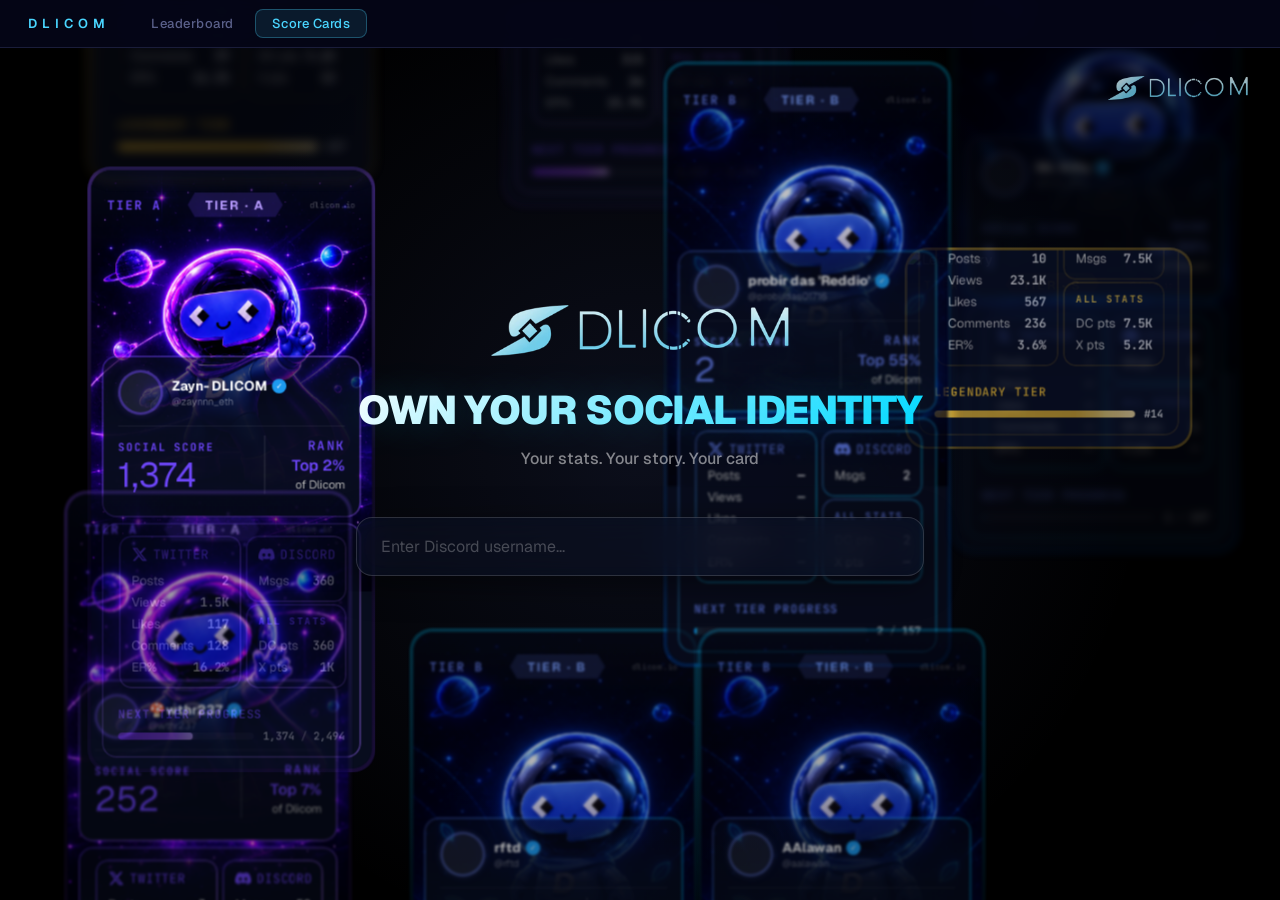
==== commit 9c9ce641: "Push index.html with top nav and layout fixes (was never committed)" ====
--- a/index.html
+++ b/index.html
@@ -2,6 +2,7 @@
 <html lang="en">
 <head>
 <meta charset="UTF-8"/>
+<base href="/">
 <meta name="viewport" content="width=device-width,initial-scale=1.0"/>
 <title>Dlicom · Creator Cards</title>
 <link rel="preconnect" href="https://fonts.googleapis.com">
@@ -136,7 +137,7 @@
 #card-view{
   position:fixed;inset:0;overflow-y:auto;
   display:flex;flex-direction:column;align-items:center;
-  padding:70px 16px 60px;
+  padding:118px 16px 60px;
   opacity:0;transform:translateY(40px) scale(.94);
   pointer-events:none;
   transition:opacity .5s cubic-bezier(.22,1,.36,1),transform .5s cubic-bezier(.22,1,.36,1);
@@ -146,7 +147,7 @@
 
 /* ── Back button ─────────────────────────────────────────────── */
 #back-btn{
-  position:absolute;top:18px;left:18px;
+  position:absolute;top:66px;left:18px;
   background:rgba(255,255,255,.07);
   border:1px solid rgba(255,255,255,.14);
   color:#fff;font-family:'Geist',sans-serif;
@@ -164,7 +165,7 @@
 
 /* ── Corner Logo ─────────────────────────────────────────────── */
 .corner-logo{
-  position:absolute;top:28px;right:32px;
+  position:absolute;top:76px;right:32px;
   height:24px;z-index:100;
   opacity:0.8;transition:opacity .25s ease;
 }
@@ -413,9 +414,35 @@
 .card.dl-freeze .info-block::before,
 .card.dl-freeze .stats-col::before,
 .card.dl-freeze .stats-all::before{opacity:0!important}
+/* Replace mask-based shimmer border with real border for html2canvas */
+.card.dl-freeze .info-block,
+.card.dl-freeze .stats-col,
+.card.dl-freeze .stats-all{border:1.5px solid rgba(150,160,220,.25)!important}
+.card.t1.dl-freeze .info-block,
+.card.t1.dl-freeze .stats-col,
+.card.t1.dl-freeze .stats-all{border-color:rgba(94,118,224,.55)!important}
+.card.t3.dl-freeze .info-block,
+.card.t3.dl-freeze .stats-col,
+.card.t3.dl-freeze .stats-all{border-color:rgba(109,70,249,.55)!important}
+.card.t5.dl-freeze .info-block,
+.card.t5.dl-freeze .stats-col,
+.card.t5.dl-freeze .stats-all{border-color:rgba(212,168,48,.5)!important}
+
+/* ── Top navigation ── */
+.top-nav{position:fixed;top:0;left:0;right:0;z-index:9999;height:48px;display:flex;align-items:center;gap:4px;padding:0 28px;background:rgba(5,6,23,0.92);backdrop-filter:blur(18px);border-bottom:1px solid #1a1d3a;}
+.nav-brand{font-size:13px;font-weight:600;letter-spacing:5px;color:#4ad6ff;margin-right:20px;text-decoration:none;font-family:inherit;}
+.nav-tab{padding:5px 16px;border-radius:8px;font-size:13px;font-weight:500;letter-spacing:0.5px;color:#5a608a;text-decoration:none;transition:all 0.2s;border:1px solid transparent;font-family:inherit;}
+.nav-tab:hover{color:#c0c5e0;background:rgba(255,255,255,0.05);}
+.nav-tab.nav-active{color:#4ad6ff;background:rgba(74,214,255,0.1);border-color:rgba(74,214,255,0.3);}
 </style>
 </head>
 <body>
+
+<nav class="top-nav">
+  <a href="/lb/" class="nav-brand">DLICOM</a>
+  <a href="/lb/" class="nav-tab">Leaderboard</a>
+  <a href="/cards" class="nav-tab nav-active">Score Cards</a>
+</nav>
 
 <!-- Cinematic Background -->
 <div id="cinematic-bg">
@@ -885,10 +912,12 @@
   captureWrap.style.justifyContent = 'center';
   captureWrap.style.borderRadius = '20px';
   
+  /* Временно убрали фон
   const bgImg = document.createElement('img');
   bgImg.src = 'image/bg.svg';
   bgImg.style.cssText = 'position:absolute; top:50%; left:50%; width:1200px; height:1200px; object-fit:cover; transform:translate(-50%, -50%) rotate(90deg); z-index:0; pointer-events:none;';
   captureWrap.appendChild(bgImg);
+  */
 
   const clone = cardEl.cloneNode(true);
   clone.classList.add('dl-freeze');
@@ -905,12 +934,14 @@
   document.body.appendChild(captureWrap);
 
   // Ждем загрузки картинки фона, чтобы html2canvas не завис
+  /*
   await new Promise(r => {
     if (bgImg.complete) { r(); return; }
     bgImg.onload = r;
     bgImg.onerror = r;
     setTimeout(r, 1000);
   });
+  */
 
   await new Promise(r => setTimeout(r, 100)); // Даем браузеру применить стили
 
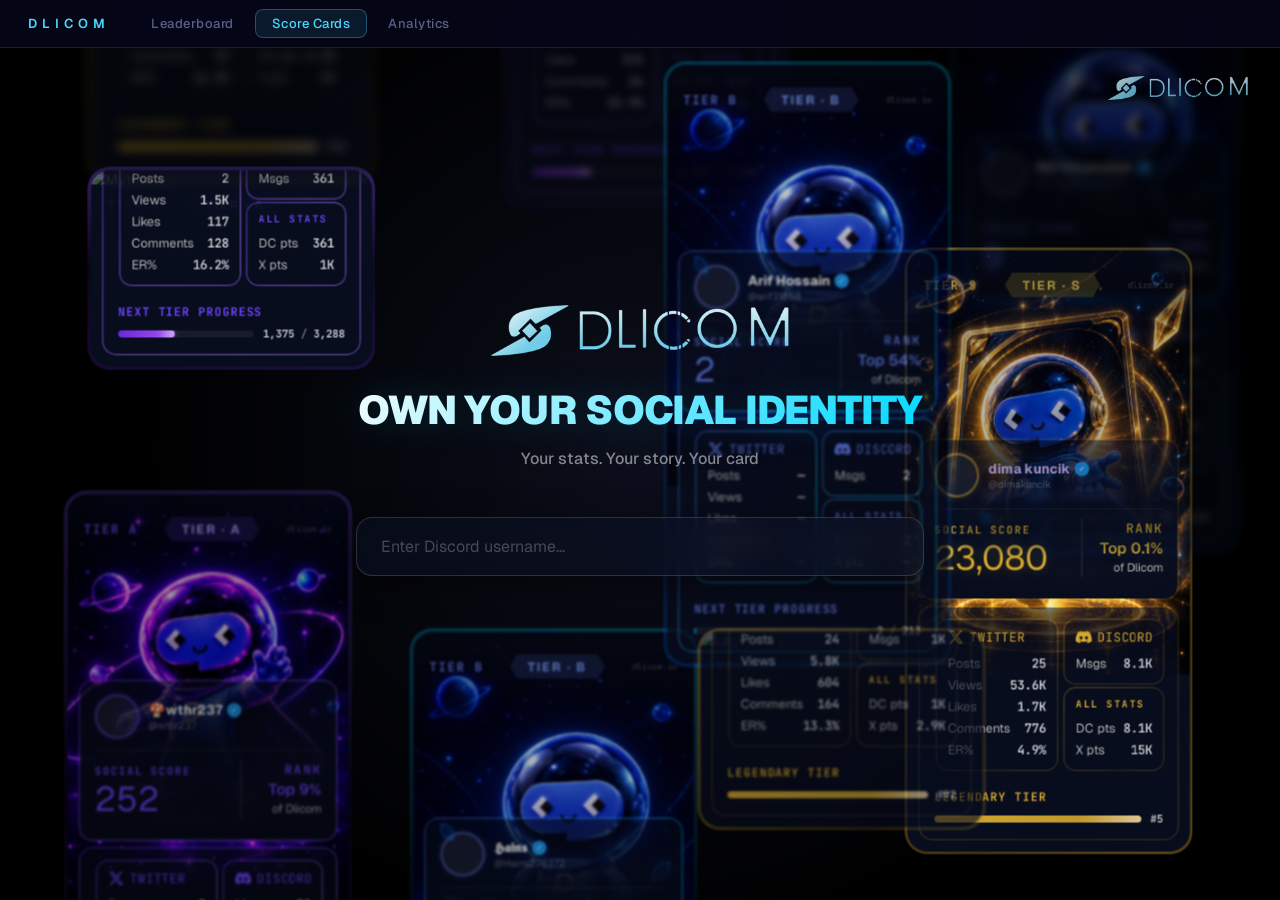
==== commit 22f30762: "UI improvements: adaptive analytics and modal fixes" ====
--- a/index.html
+++ b/index.html
@@ -440,8 +440,9 @@
 
 <nav class="top-nav">
   <a href="/lb/" class="nav-brand">DLICOM</a>
-  <a href="/lb/" class="nav-tab">Leaderboard</a>
-  <a href="/cards" class="nav-tab nav-active">Score Cards</a>
+  <a href="/lb/"         class="nav-tab">Leaderboard</a>
+  <a href="/cards/"      class="nav-tab nav-active">Score Cards</a>
+  <a href="/analytics/"  class="nav-tab">Analytics</a>
 </nav>
 
 <!-- Cinematic Background -->
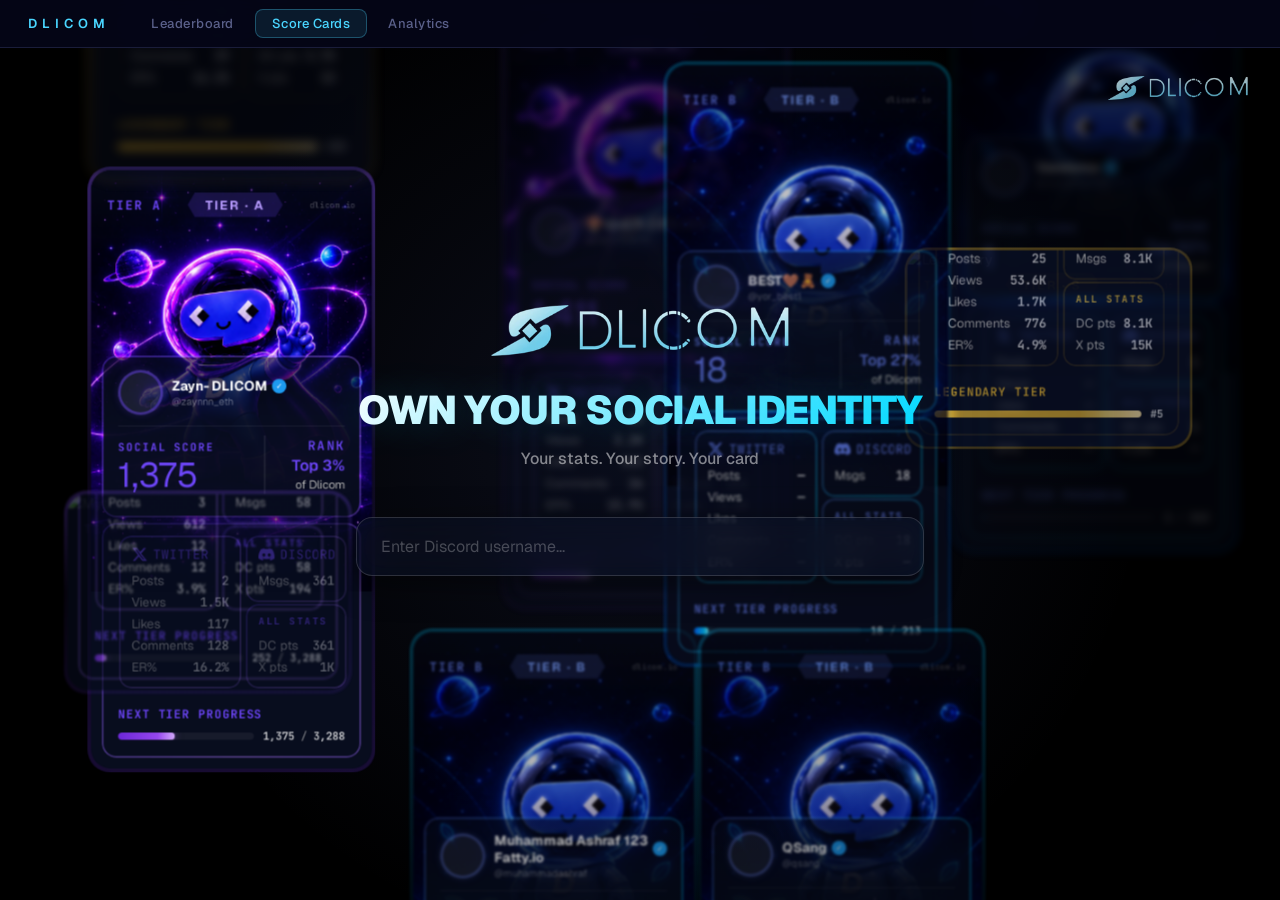
==== commit 716141f8: "ui fix" ====
--- a/index.html
+++ b/index.html
@@ -441,7 +441,7 @@
 <nav class="top-nav">
   <a href="/lb/" class="nav-brand">DLICOM</a>
   <a href="/lb/"         class="nav-tab">Leaderboard</a>
-  <a href="/cards/"      class="nav-tab nav-active">Score Cards</a>
+  <a href="/cards"       class="nav-tab nav-active">Score Cards</a>
   <a href="/analytics/"  class="nav-tab">Analytics</a>
 </nav>
 
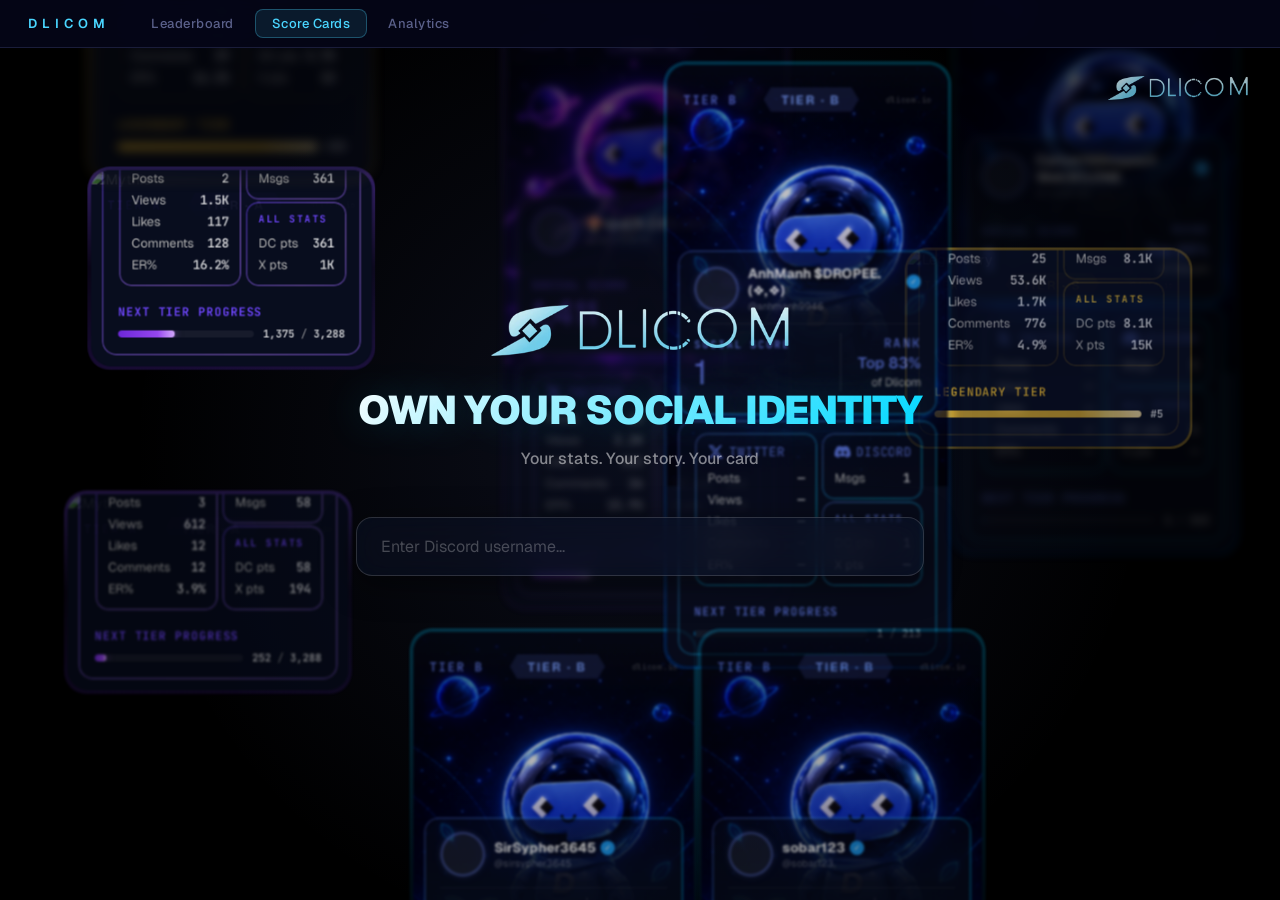
==== commit c9fa80b1: "Mobile: fix top nav fitting all 3 tabs on narrow viewports - analytics/style.css: compact nav + tab " ====
--- a/index.html
+++ b/index.html
@@ -434,6 +434,11 @@
 .nav-tab{padding:5px 16px;border-radius:8px;font-size:13px;font-weight:500;letter-spacing:0.5px;color:#5a608a;text-decoration:none;transition:all 0.2s;border:1px solid transparent;font-family:inherit;}
 .nav-tab:hover{color:#c0c5e0;background:rgba(255,255,255,0.05);}
 .nav-tab.nav-active{color:#4ad6ff;background:rgba(74,214,255,0.1);border-color:rgba(74,214,255,0.3);}
+@media (max-width: 740px) {
+  .top-nav{padding:0 12px;gap:2px}
+  .nav-brand{margin-right:8px;letter-spacing:3px;font-size:12px}
+  .nav-tab{padding:4px 9px;font-size:11px;letter-spacing:0;white-space:nowrap}
+}
 </style>
 </head>
 <body>
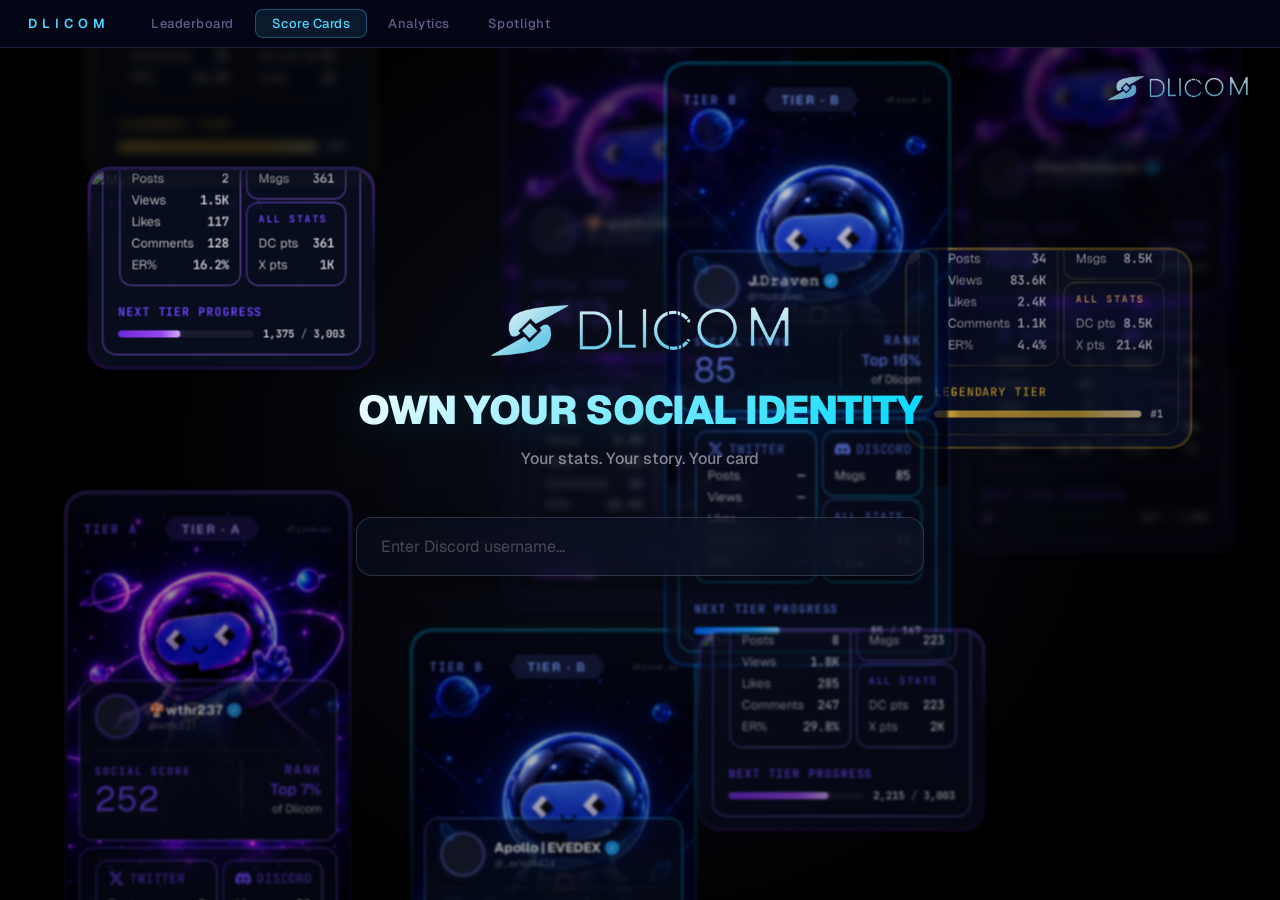
==== commit 1315d6fc: "Add Spotlight page with curated community artwork New /spotlight/ page showing 925 community works f" ====
--- a/index.html
+++ b/index.html
@@ -435,9 +435,10 @@
 .nav-tab:hover{color:#c0c5e0;background:rgba(255,255,255,0.05);}
 .nav-tab.nav-active{color:#4ad6ff;background:rgba(74,214,255,0.1);border-color:rgba(74,214,255,0.3);}
 @media (max-width: 740px) {
-  .top-nav{padding:0 12px;gap:2px}
-  .nav-brand{margin-right:8px;letter-spacing:3px;font-size:12px}
-  .nav-tab{padding:4px 9px;font-size:11px;letter-spacing:0;white-space:nowrap}
+  .top-nav{padding:0 10px;gap:2px;overflow-x:auto}
+  .top-nav::-webkit-scrollbar{display:none}
+  .nav-brand{margin-right:6px;letter-spacing:2px;font-size:11px;flex-shrink:0}
+  .nav-tab{padding:4px 8px;font-size:11px;letter-spacing:0;white-space:nowrap;flex-shrink:0}
 }
 </style>
 </head>
@@ -445,9 +446,10 @@
 
 <nav class="top-nav">
   <a href="/lb/" class="nav-brand">DLICOM</a>
-  <a href="/lb/"         class="nav-tab">Leaderboard</a>
-  <a href="/cards"       class="nav-tab nav-active">Score Cards</a>
-  <a href="/analytics/"  class="nav-tab">Analytics</a>
+  <a href="/lb/"                  class="nav-tab">Leaderboard</a>
+  <a href="/cards/"               class="nav-tab nav-active">Score Cards</a>
+  <a href="/analytics/"           class="nav-tab">Analytics</a>
+  <a href="/spotlight/"           class="nav-tab">Spotlight</a>
 </nav>
 
 <!-- Cinematic Background -->
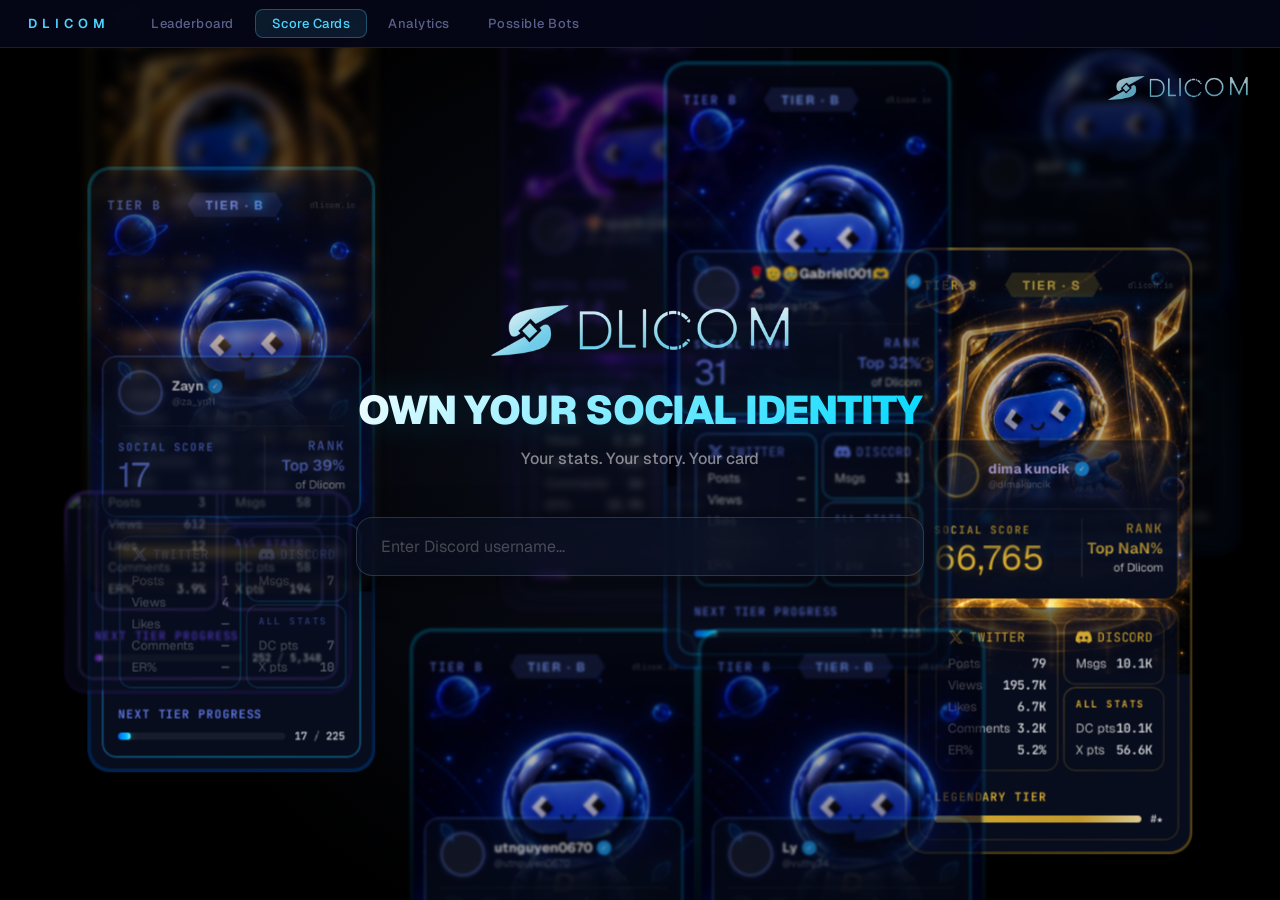
==== commit d98855ff: "Add possible bots analytics and refresh data" ====
--- a/index.html
+++ b/index.html
@@ -449,7 +449,7 @@
   <a href="/lb/"                  class="nav-tab">Leaderboard</a>
   <a href="/cards/"               class="nav-tab nav-active">Score Cards</a>
   <a href="/analytics/"           class="nav-tab">Analytics</a>
-  <a href="/spotlight/"           class="nav-tab">Spotlight</a>
+  <a href="/bots/"                class="nav-tab">Possible Bots</a>
 </nav>
 
 <!-- Cinematic Background -->
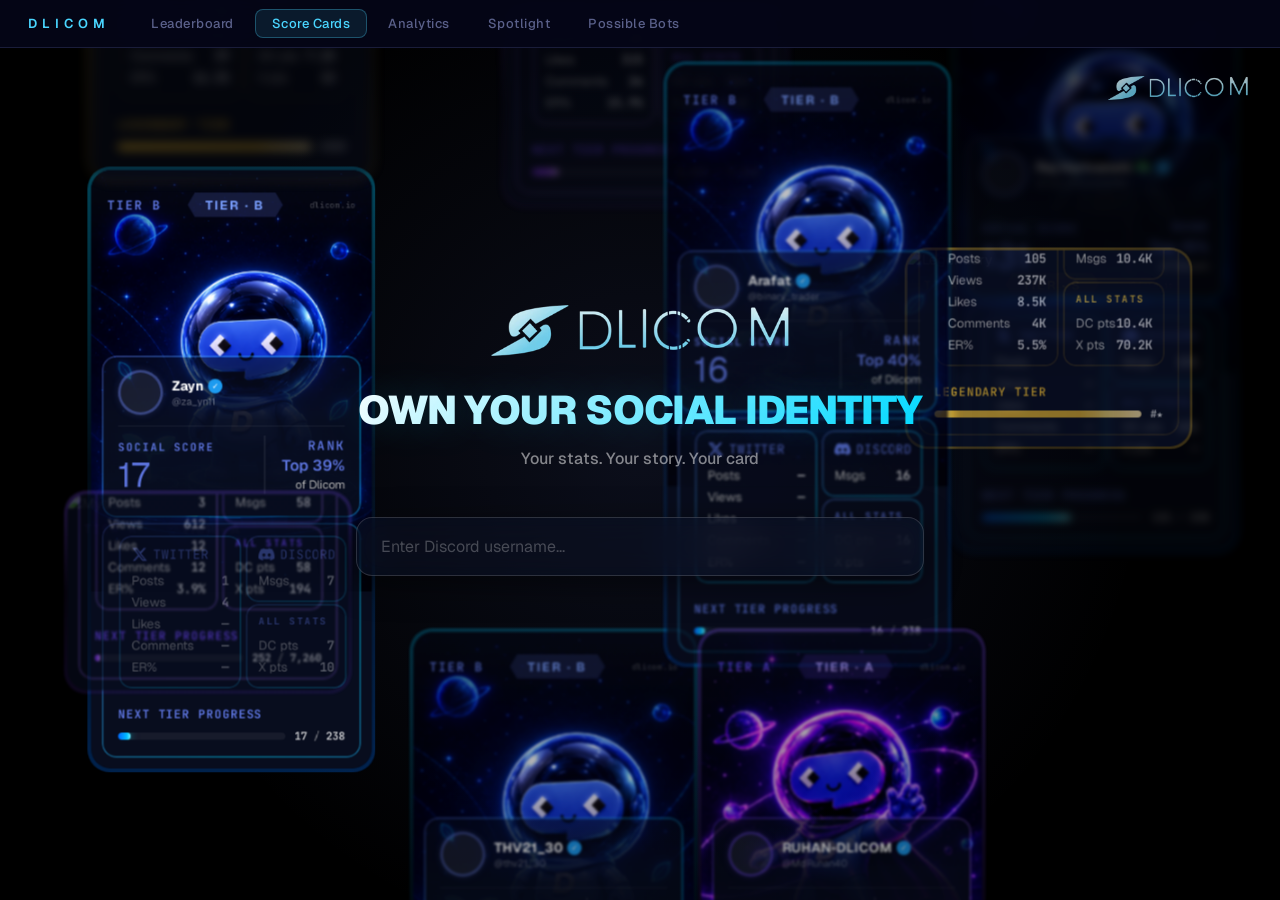
==== commit d33e42a4: "Refresh community data and refine analytics" ====
--- a/index.html
+++ b/index.html
@@ -449,6 +449,7 @@
   <a href="/lb/"                  class="nav-tab">Leaderboard</a>
   <a href="/cards/"               class="nav-tab nav-active">Score Cards</a>
   <a href="/analytics/"           class="nav-tab">Analytics</a>
+  <a href="/spotlight/"           class="nav-tab">Spotlight</a>
   <a href="/bots/"                class="nav-tab">Possible Bots</a>
 </nav>
 
@@ -591,7 +592,9 @@
   const media = getRandomMedia(tier);
   const prog  = progressData(u);
   const pct   = Math.max(0, Math.min(100, prog.pct));
-  const top   = topPct(u.rank, total);
+  const rankText = Number.isFinite(Number(u.rank))
+    ? `Top ${topPct(Number(u.rank), total)}`
+    : 'Team';
   const score = fmtScore(u.totalScore);
   const pfpStyle = u.avatarUrl ? `background-image:url('${u.avatarUrl}')` : '';
   const xHandle  = u.xHandle ? `@${u.xHandle}` : (u.username ? `@${u.username}` : '');
@@ -651,7 +654,7 @@
         </div>
         <div class="rank-side">
           <div class="rank-label">RANK</div>
-          <div class="rank-value">Top ${top}</div>
+          <div class="rank-value">${rankText}</div>
           <div class="rank-sub">of Dlicom</div>
         </div>
       </div>
